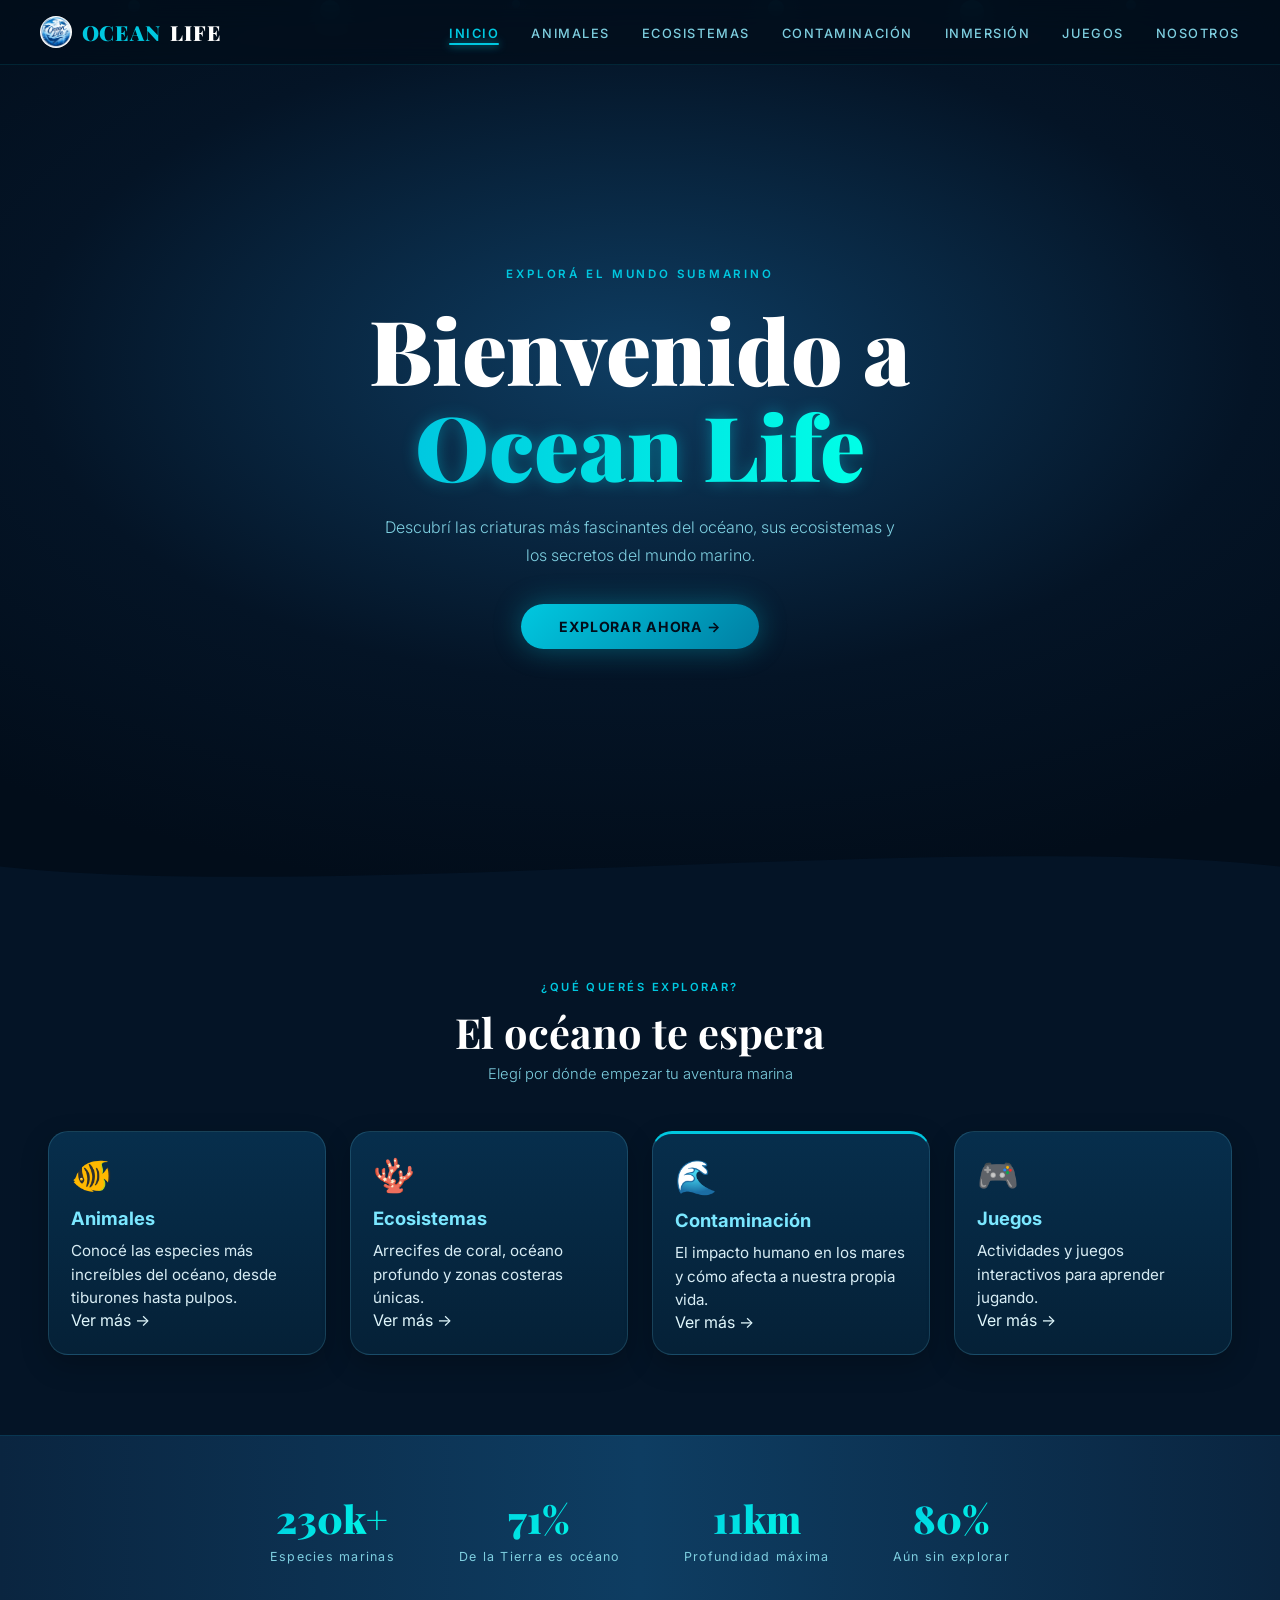
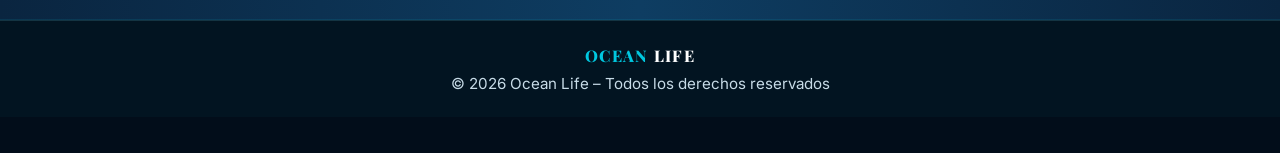
==== index.html @ f6047b39 "Add files via upload" ====
<!DOCTYPE html>
<html lang="es">
<head>
  <meta charset="UTF-8" />
  <meta name="viewport" content="width=device-width, initial-scale=1.0"/>
  <title>Ocean Life</title>
  <link href="https://fonts.googleapis.com/css2?family=Playfair+Display:wght@700;900&family=Inter:wght@300;400;500;600&display=swap" rel="stylesheet"/>
  <link rel="stylesheet" href="Css/estilos.css"/>
</head>
<body>
  <div id="scroll-progress-bar"></div>
  <nav>
    <a href="index.html" class="nav-logo">
      <img src="Img/logo.png" alt="logo" style="width:32px;border-radius:50%;">
      OCEAN <span>LIFE</span>
    </a>
    <ul class="nav-links">
     <li><a href="index.html" class="active">Inicio</a></li>
      <li><a href="animales.html">Animales</a></li>
      <li><a href="ecosistemas.html">Ecosistemas</a></li>
      <li><a href="contaminacion.html">Contaminación</a></li>
      <li><a href="inmersion.html">Inmersión</a></li>
      <li><a href="juegos.html">Juegos</a></li>
      <li><a href="nosotros.html">Nosotros</a></li>
    </ul>
  </nav>

  <section class="hero">
    <div class="bubbles">
      <div class="bubble"></div>
      <div class="bubble"></div>
      <div class="bubble"></div>
      <div class="bubble"></div>
      <div class="bubble"></div>
      <div class="bubble"></div>
    </div>
    <p class="hero-eyebrow">Explorá el mundo submarino</p>
    <h1>Bienvenido a<br><em>Ocean Life</em></h1>
    <p class="hero-sub">Descubrí las criaturas más fascinantes del océano, sus ecosistemas y los secretos del mundo marino.</p>
    <a href="animales.html" class="btn-primary">Explorar ahora →</a>
    <div class="hero-wave">
      <svg viewBox="0 0 1440 80" xmlns="http://www.w3.org/2000/svg" preserveAspectRatio="none">
        <path d="M0,40 C360,80 1080,0 1440,40 L1440,80 L0,80 Z" fill="#041426"/>
      </svg>
    </div>
  </section>

  <section class="explore">
    <p class="section-label">¿Qué querés explorar?</p>
    <h2>El océano te espera</h2>
    <p class="explore-sub">Elegí por dónde empezar tu aventura marina</p>
    <div class="cards">
      <a href="animales.html" class="card">
        <div class="card-icon">🐠</div>
        <h3>Animales</h3>
        <p>Conocé las especies más increíbles del océano, desde tiburones hasta pulpos.</p>
        <span class="card-link">Ver más →</span>
      </a>
      <a href="ecosistemas.html" class="card">
        <div class="card-icon">🪸</div>
        <h3>Ecosistemas</h3>
        <p>Arrecifes de coral, océano profundo y zonas costeras únicas.</p>
        <span class="card-link">Ver más →</span>
      </a>
      <a href="contaminacion.html" class="card" style="border-top: 3px solid var(--cyan);">
        <div class="card-icon">🌊</div>
        <h3>Contaminación</h3>
        <p>El impacto humano en los mares y cómo afecta a nuestra propia vida.</p>
        <span class="card-link">Ver más →</span>
      </a>
      <a href="juegos.html" class="card">
        <div class="card-icon">🎮</div>
        <h3>Juegos</h3>
        <p>Actividades y juegos interactivos para aprender jugando.</p>
        <span class="card-link">Ver más →</span>
      </a>
    </div>
  </section>

  <section class="stats">
    <div class="stat">
      <div class="stat-number">230k+</div>
      <div class="stat-label">Especies marinas</div>
    </div>
    <div class="stat">
      <div class="stat-number">71%</div>
      <div class="stat-label">De la Tierra es océano</div>
    </div>
    <div class="stat">
      <div class="stat-number">11km</div>
      <div class="stat-label">Profundidad máxima</div>
    </div>
    <div class="stat">
      <div class="stat-number">80%</div>
      <div class="stat-label">Aún sin explorar</div>
    </div>
  </section>

  <footer>
    <p class="footer-logo">OCEAN <span>LIFE</span></p>
    <p class="footer-copy">© 2026 Ocean Life – Todos los derechos reservados</p>
  </footer>

  <script src="js/script.js"></script>
  <script src="efecto.js"></script>
  <button id="btn-back-to-top" title="Volver arriba" aria-label="Volver arriba">↑</button>
</body>
</html>
---- Css/estilos.css ----
*, *::before, *::after { 
  box-sizing: border-box; 
  margin: 0; 
  padding: 0; 
}
:root {
  --deep:    #020d1a;
  --abyss:   #041426;
  --navy:    #0a2540;
  --ocean:   #0e3d62;
  --cyan:    #00c8e0;
  --glow:    #00ffe7;
  --light:   #e0f7fc;
  --muted:   #7ecfe0;
  --white:   #ffffff;
}
body.light-mode {
  --deep:    #f0f9ff;
  --abyss:   #e0f2fe;
  --navy:    #bae6fd;
  --ocean:   #7dd3fc;
  --cyan:    #0284c7;
  --glow:    #0369a1;
  --light:   #0f172a;
  --muted:   #334155;
  --white:   #1e293b;
}

body.light-mode nav {
  background: rgba(240, 249, 255, 0.85);
  border-bottom: 1px solid rgba(2, 132, 199, 0.2);
}

body.light-mode .card {
  background: linear-gradient(180deg, rgba(255, 255, 255, 0.9), rgba(224, 242, 254, 0.9));
  border: 1px solid rgba(2, 132, 199, 0.2);
}

body.light-mode .card h3 {
  color: #0369a1;
}

body.light-mode .card p {
  color: #334155;
}
html { 
  scroll-behavior: smooth; 
}
body {
  font-family: 'Inter', 'Segoe UI', Arial, sans-serif;
  background: var(--deep);
  color: var(--light);
  overflow-x: hidden;
}
nav {
  position: fixed; top: 0; left: 0; width: 100%; z-index: 100;
  padding: 1rem 2.5rem;
  display: flex; align-items: center; justify-content: space-between;
  background: rgba(2,13,26,0.7);
  backdrop-filter: blur(14px);
  border-bottom: 1px solid rgba(0,200,224,0.12);
}
.nav-logo {
  display: flex; align-items: center; gap: 0.6rem;
  font-family: 'Playfair Display', Georgia, serif;
  font-size: 1.3rem; font-weight: 900;
  color: var(--cyan); text-decoration: none; letter-spacing: 0.04em;
}
.nav-logo span { color: var(--white); }
.nav-links { display: flex; gap: 2rem; list-style: none; }
.nav-links a {
  text-decoration: none; font-size: 0.8rem; font-weight: 500;
  color: var(--muted); letter-spacing: 0.12em; text-transform: uppercase;
  transition: color 0.2s;
}
.nav-links a:hover { color: var(--cyan); }

/* SECCIÓN ACTIVA EN EL MENÚ CON LÍNEA INDICADORA */
.nav-links a.active {
  color: var(--cyan) !important;
  font-weight: 600;
  position: relative;
}
.nav-links a.active::after {
  content: '';
  position: absolute;
  bottom: -4px;
  left: 0;
  width: 100%;
  height: 2px;
  background-color: var(--cyan);
  border-radius: 2px;
  box-shadow: 0 0 8px var(--cyan);
}

.hero {
  min-height: 100vh;
  display: flex; flex-direction: column;
  align-items: center; justify-content: center; text-align: center;
  padding: 6rem 1.5rem 5rem;
  position: relative; overflow: hidden;
  background: radial-gradient(ellipse 80% 60% at 50% 40%, #0e3d62 0%, #041426 60%, #020d1a 100%);
}
.bubbles { position: absolute; inset: 0; pointer-events: none; }
.bubble {
  position: absolute; border-radius: 50%;
  background: rgba(0,200,224,0.12);
  animation: rise linear infinite;
}
.bubble:nth-child(1) { width:12px;height:12px;left:10%;animation-duration:9s;animation-delay:0s; }
.bubble:nth-child(2) { width:20px;height:20px;left:25%;animation-duration:13s;animation-delay:2s; }
.bubble:nth-child(3) { width:8px;height:8px;left:40%;animation-duration:7s;animation-delay:4s; }
.bubble:nth-child(4) { width:16px;height:16px;left:60%;animation-duration:11s;animation-delay:1s; }
.bubble:nth-child(5) { width:24px;height:24px;left:75%;animation-duration:15s;animation-delay:3s; }
.bubble:nth-child(6) { width:10px;height:10px;left:88%;animation-duration:8s;animation-delay:5s; }
@keyframes rise {
  0%   { bottom:-60px; opacity:0; }
  10%  { opacity:0.6; }
  90%  { opacity:0.3; }
  100% { bottom:110%; opacity:0; }
}
.hero-wave { position:absolute; bottom:-2px; left:0; width:100%; line-height:0; }
.hero-wave svg { display:block; width:100%; }
.hero-eyebrow {
  font-size: 0.72rem; letter-spacing: 0.25em; text-transform: uppercase;
  color: var(--cyan); font-weight: 600; margin-bottom: 1.2rem;
  animation: fadeUp 0.8s 0.2s both;
}
.hero h1 {
  font-family: 'Playfair Display', Georgia, serif;
  font-size: clamp(2.8rem, 7vw, 6rem);
  font-weight: 900; line-height: 1.08; color: var(--white);
  animation: fadeUp 0.8s 0.4s both;
}
.hero h1 em {
  font-style: normal;
  background: linear-gradient(90deg, var(--cyan), var(--glow));
  -webkit-background-clip: text; -webkit-text-fill-color: transparent;
  filter: drop-shadow(0 0 8px rgba(0, 200, 224, 0.4));
}
.hero-sub {
  margin-top: 1.2rem; max-width: 520px;
  font-size: 1rem; font-weight: 300; line-height: 1.75; color: var(--muted);
  animation: fadeUp 0.8s 0.6s both;
}
.btn-primary {
  margin-top: 2.2rem;
  display: inline-block; padding: 0.85rem 2.4rem;
  background: linear-gradient(135deg, var(--cyan), #007fa3);
  color: var(--deep); font-weight: 700; font-size: 0.88rem;
  letter-spacing: 0.06em; text-transform: uppercase;
  border-radius: 50px; text-decoration: none; border: none; cursor: pointer;
  box-shadow: 0 0 28px rgba(0,200,224,0.35);
  transition: transform 0.2s, box-shadow 0.2s;
  animation: fadeUp 0.8s 0.8s both;
}
.btn-primary:hover { transform: translateY(-3px); box-shadow: 0 0 42px rgba(0,255,231,0.5); }
@keyframes fadeUp {
  from { opacity:0; transform:translateY(24px); }
  to   { opacity:1; transform:translateY(0); }
}

/* SECCIÓN PRINCIPAL ENSANCHADA PARA LLENAR LOS LATERALES */
.explore { 
  background: var(--abyss); 
  padding: 5rem 3rem; 
  text-align: center; 
  max-width: 1450px; 
  margin: 0 auto; 
}
.section-label {
  font-size: 0.7rem; letter-spacing: 0.22em; text-transform: uppercase;
  color: var(--cyan); font-weight: 600; margin-bottom: 0.6rem;
}
.explore h2 {
  font-family: 'Playfair Display', Georgia, serif;
  font-size: clamp(1.8rem, 4vw, 2.6rem); color: var(--white); margin-bottom: 0.4rem;
}
.explore-sub { color: var(--muted); font-size: 0.92rem; font-weight: 300; margin-bottom: 3rem; }

/* GRILLA DE TARJETAS AMPLIADA */
.cards {
  display: grid;
  grid-template-columns: repeat(auto-fit, minmax(260px, 1fr));
  gap: 24px;
  max-width: 100%;
  margin: 0 auto;
}

/* EFECTO NEÓN SUAVIZADO Y ANIMACIÓN EN TARJETAS */
.card {
  position: relative;
  overflow: hidden;
  background: linear-gradient(180deg, rgba(7, 48, 78, 0.96), rgba(5, 34, 56, 0.96));
  border: 1px solid rgba(123, 231, 255, 0.16);
  border-radius: 20px;
  padding: 22px;
  text-align: left;
  box-shadow: 0 10px 28px rgba(0, 0, 0, 0.22);
  transition: transform 0.25s ease, box-shadow 0.25s ease, border-color 0.25s ease;
  display: block;
  color: inherit;
  text-decoration: none;
  cursor: pointer;
}
.card:hover {
  transform: translateY(-6px) scale(1.01);
  border-color: rgba(0, 200, 224, 0.6) !important;
  box-shadow: 0 0 15px rgba(0, 200, 224, 0.2), 0 14px 30px rgba(0, 0, 0, 0.4) !important;
}
.card-icon { 
  font-size: 2.1rem; 
  margin-bottom: 12px; 
  transition: transform 0.3s ease;
}
.card:hover .card-icon {
  transform: scale(1.15) rotate(5deg);
}
.card h3 {
  margin: 0 0 10px;
  font-size: 1.15rem;
  color: #7be7ff;
}
.card p {
  margin: 0;
  color: #d7ecf4;
  line-height: 1.55;
  font-size: 0.95rem;
}

.stats {
  background: linear-gradient(90deg, #0a2540, #0e3d62, #0a2540);
  padding: 3.5rem 2rem;
  display: flex; justify-content: center; gap: 4rem; flex-wrap: wrap;
  border-top: 1px solid rgba(0,200,224,0.1);
  border-bottom: 1px solid rgba(0,200,224,0.1);
}
.stat { text-align: center; }
.stat-number {
  font-family: 'Playfair Display', Georgia, serif;
  font-size: 2.4rem; font-weight: 900;
  background: linear-gradient(135deg, var(--cyan), var(--glow));
  -webkit-background-clip: text; -webkit-text-fill-color: transparent;
}
.stat-label { font-size: 0.78rem; color: var(--muted); letter-spacing: 0.1em; margin-top: 0.3rem; }

/* MODAL Y COMPONENTES ADICIONALES */
dialog.modal-content {
  border: none;
  border-radius: 22px;
  width: min(760px, 92vw);
  padding: 24px;
  background: #07233a;
  color: white;
  box-shadow: 0 20px 60px rgba(0, 0, 0, 0.55);
  position: fixed !important;
  top: 50% !important;
  left: 50% !important;
  transform: translate(-50%, -50%) !important;
  margin: 0 !important;
}
dialog::backdrop {
  background: rgba(0, 0, 0, 0.75);
}
.modal-close {
  position: absolute;
  top: 12px;
  right: 16px;
  border: none;
  background: transparent;
  color: white;
  font-size: 2rem;
  cursor: pointer;
}
.modal-img {
  width: 100% !important;
  max-height: 250px !important;
  height: auto !important;
  object-fit: contain !important;
  object-position: center !important;
  display: block !important;
  margin: 0 auto 16px auto !important;
  border-radius: 12px;
  background-color: transparent !important;
}
.modal-title-container {
  display: flex;
  align-items: center;
  gap: 10px;
  margin-bottom: 10px;
}
.modal-icon { font-size: 2rem; }
.modal-title {
  margin: 0;
  color: #7be7ff;
  font-family: 'Playfair Display', serif;
}
.modal-text {
  color: #d7ecf4;
  line-height: 1.6;
  margin-bottom: 1rem;
}
.modal-info p {
  margin: 10px 0;
  line-height: 1.6;
  color: #eef9ff;
}
.modal-info strong { color: #7be7ff; }

/* FILTROS Y QUIZ */
.eco-filtros {
  display: flex; gap: 8px; flex-wrap: wrap; justify-content: center; margin-bottom: 2rem;
}
.eco-tab {
  padding: 6px 18px; border-radius: 20px;
  border: 1px solid rgba(255,255,255,0.2);
  background: transparent; color: rgba(255,255,255,0.6);
  font-size: 13px; cursor: pointer; transition: all .2s;
  font-family: 'Inter', sans-serif;
}
.eco-tab.active, .eco-tab:hover {
  background: rgba(255,255,255,0.1); color: #fff; border-color: rgba(255,255,255,0.4);
}
.quiz-box {
  max-width: 680px; margin: 0 auto;
  background: rgba(14,61,98,0.35);
  border: 1px solid rgba(0,200,224,0.2);
  border-radius: 20px; padding: 2.5rem;
  backdrop-filter: blur(10px); text-align: left;
}
.opciones {
  display: grid; grid-template-columns: 1fr 1fr; gap: 0.9rem; margin-bottom: 1.5rem;
}
.opcion-btn {
  background: rgba(10,37,64,0.7);
  border: 1px solid rgba(0,200,224,0.25);
  color: var(--light); border-radius: 12px;
  padding: 1rem 1.2rem; font-size: 0.9rem;
  cursor: pointer; text-align: left; transition: background 0.2s;
}

footer {
  text-align: center;
  padding: 24px 16px;
  background: rgba(3, 20, 34, 0.96);
  border-top: 1px solid rgba(123, 231, 255, 0.15);
}
.footer-logo {
  margin: 0 0 8px; font-weight: 800; letter-spacing: 0.08em;
  font-family: 'Playfair Display', Georgia, serif;
  color: var(--cyan);
}
.footer-logo span { color: var(--white); }
.footer-copy { margin: 0; color: #c7dbe7; font-size: 0.95rem; }

/* EFECTO SCROLL REVEAL (Aparición al deslizar) */
.reveal-on-scroll {
  opacity: 0;
  transform: translateY(30px);
  transition: opacity 0.6s cubic-bezier(0.16, 1, 0.3, 1), 
              transform 0.6s cubic-bezier(0.16, 1, 0.3, 1);
  will-change: opacity, transform;
}
.reveal-on-scroll.is-visible {
  opacity: 1;
  transform: translateY(0);
}

/* RESPONSIVE */
@media (max-width: 768px) {
  nav {
    flex-direction: column;
    gap: 14px;
    padding: 14px 18px;
  }
  .nav-links {
    flex-wrap: wrap;
    justify-content: center;
    gap: 14px;
  }
  .opciones {
    grid-template-columns: 1fr;
  }
}
#scroll-progress-bar {
  position: fixed;
  top: 0;
  left: 0;
  height: 5px;
  width: 0%; 
  background: linear-gradient(90deg, #00c8e0, #00ffe7);
  box-shadow: 0 0 15px #00c8e0;
  z-index: 999999;
  pointer-events: none;
}
#btn-back-to-top {
  position: fixed;
  bottom: 25px;
  right: 25px;
  width: 45px;
  height: 45px;
  border-radius: 50%;
  background: rgba(3, 20, 34, 0.85);
  color: var(--cyan, #00c8e0);
  border: 2px solid var(--cyan, #00c8e0);
  font-size: 20px;
  font-weight: bold;
  cursor: pointer;
  display: flex;
  align-items: center;
  justify-content: center;
  box-shadow: 0 0 12px rgba(0, 200, 224, 0.3);
  z-index: 9999;
  opacity: 0;
  visibility: hidden;
  transition: all 0.3s ease;
  backdrop-filter: blur(4px);
}

#btn-back-to-top.show {
  opacity: 1;
  visibility: visible;
}

#btn-back-to-top:hover {
  background: var(--cyan, #00c8e0);
  color: #031422;
  box-shadow: 0 0 20px rgba(0, 200, 224, 0.8);
  transform: translateY(-3px);
}
.tarjeta, 
.card, 
.ecosistema-card, 
.contenedor-tarjeta,
.juego-card {
  transition: transform 0.3s cubic-bezier(0.25, 0.8, 0.25, 1), 
              box-shadow 0.3s cubic-bezier(0.25, 0.8, 0.25, 1), 
              border-color 0.3s ease !important;
}

.tarjeta:hover, 
.card:hover, 
.ecosistema-card:hover, 
.contenedor-tarjeta:hover,
.juego-card:hover {
  transform: translateY(-6px) scale(1.01);
  box-shadow: 0 10px 30px rgba(0, 200, 224, 0.25), 
              inset 0 0 15px rgba(0, 200, 224, 0.15);
  border-color: var(--cyan, #00c8e0);
}

/* 2. Botones interactivos principales */
button, 
.btn, 
.cta-button,
nav a {
  transition: all 0.3s ease !important;
}

button:hover, 
.btn:hover, 
.cta-button:hover {
  transform: translateY(-2px);
  box-shadow: 0 0 18px rgba(0, 200, 224, 0.6);
}

/* 3. Enlaces del menú superior (Navbar) */
nav a:hover {
  color: var(--cyan, #00c8e0) !important;
  text-shadow: 0 0 10px rgba(0, 200, 224, 0.8);
}
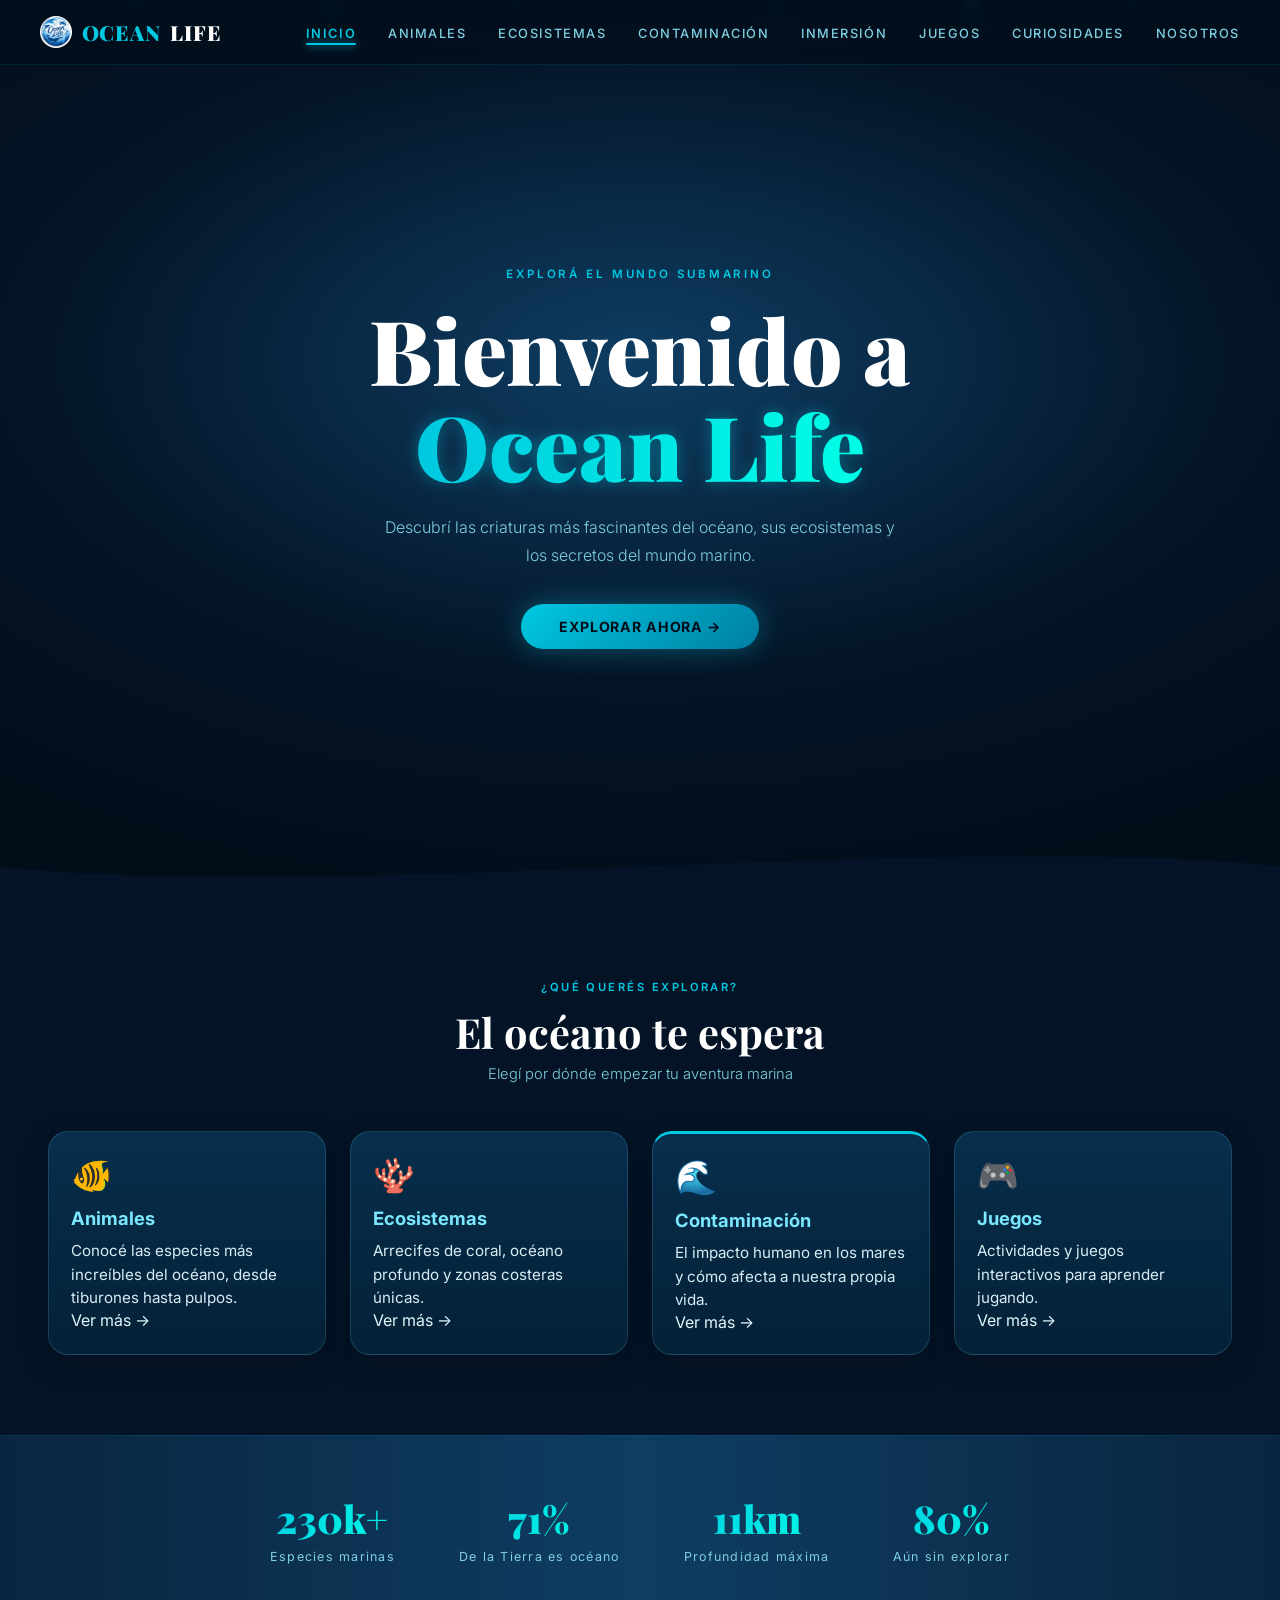
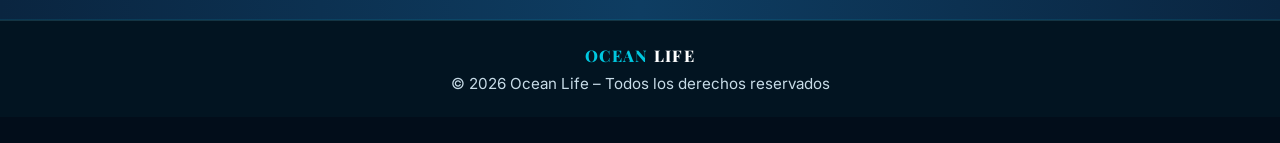
==== commit 6dcdb4ac: "Agregar enlace a Curiosidades en el menú de todas las páginas Co-Authored-By: Claude Opus 5.5 <norep" ====
--- a/index.html
+++ b/index.html
@@ -21,6 +21,7 @@
       <li><a href="contaminacion.html">Contaminación</a></li>
       <li><a href="inmersion.html">Inmersión</a></li>
       <li><a href="juegos.html">Juegos</a></li>
+      <li><a href="curiosidades.html">Curiosidades</a></li>
       <li><a href="nosotros.html">Nosotros</a></li>
     </ul>
   </nav>
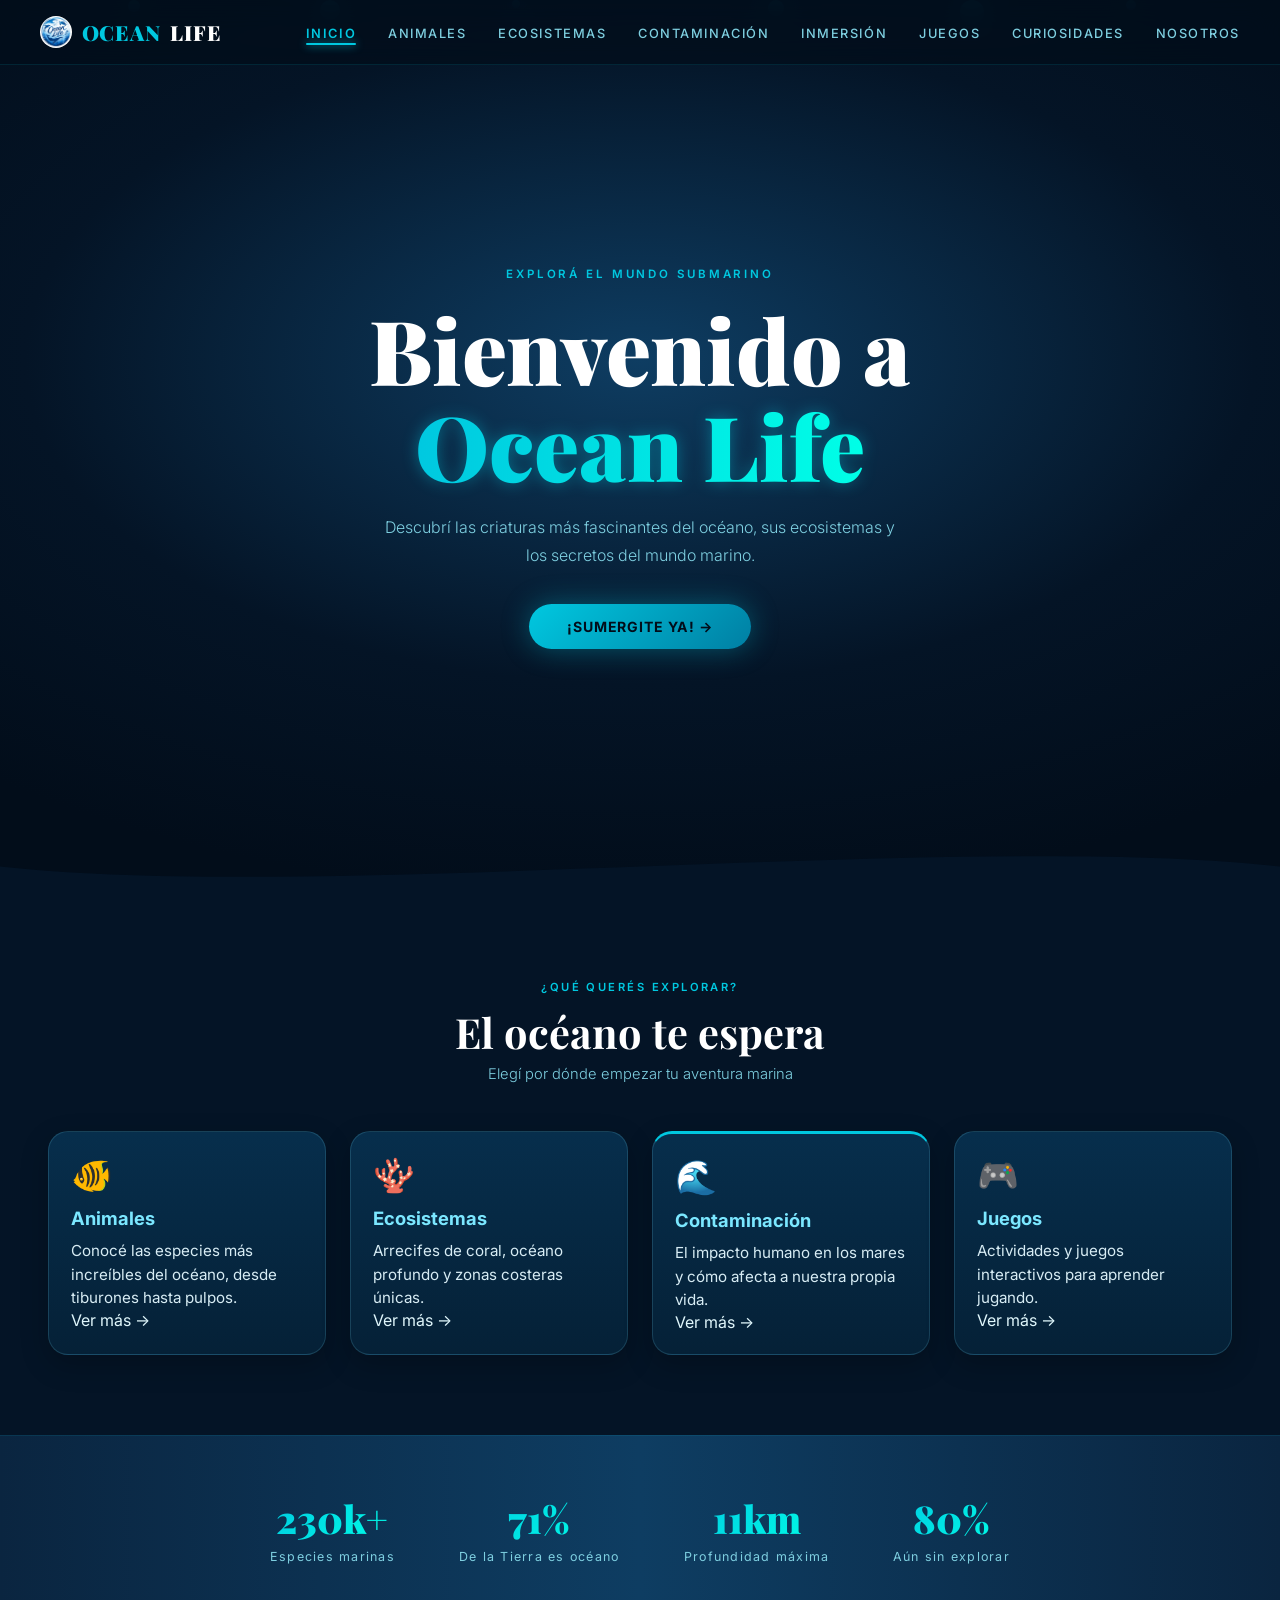
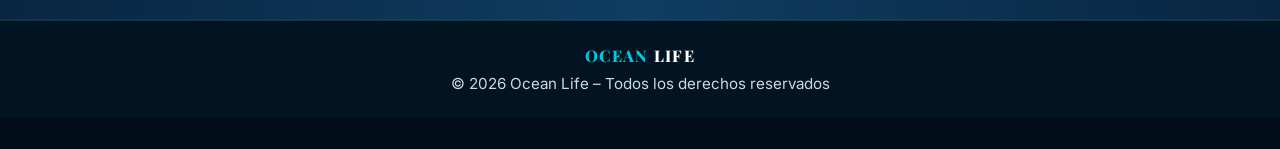
==== commit 51650324: "Cambiar el texto del botón principal del inicio Co-Authored-By: Claude Opus 5.5 <noreply@anthropic.c" ====
--- a/index.html
+++ b/index.html
@@ -38,7 +38,7 @@
     <p class="hero-eyebrow">Explorá el mundo submarino</p>
     <h1>Bienvenido a<br><em>Ocean Life</em></h1>
     <p class="hero-sub">Descubrí las criaturas más fascinantes del océano, sus ecosistemas y los secretos del mundo marino.</p>
-    <a href="animales.html" class="btn-primary">Explorar ahora →</a>
+    <a href="animales.html" class="btn-primary">¡Sumergite ya! →</a>
     <div class="hero-wave">
       <svg viewBox="0 0 1440 80" xmlns="http://www.w3.org/2000/svg" preserveAspectRatio="none">
         <path d="M0,40 C360,80 1080,0 1440,40 L1440,80 L0,80 Z" fill="#041426"/>
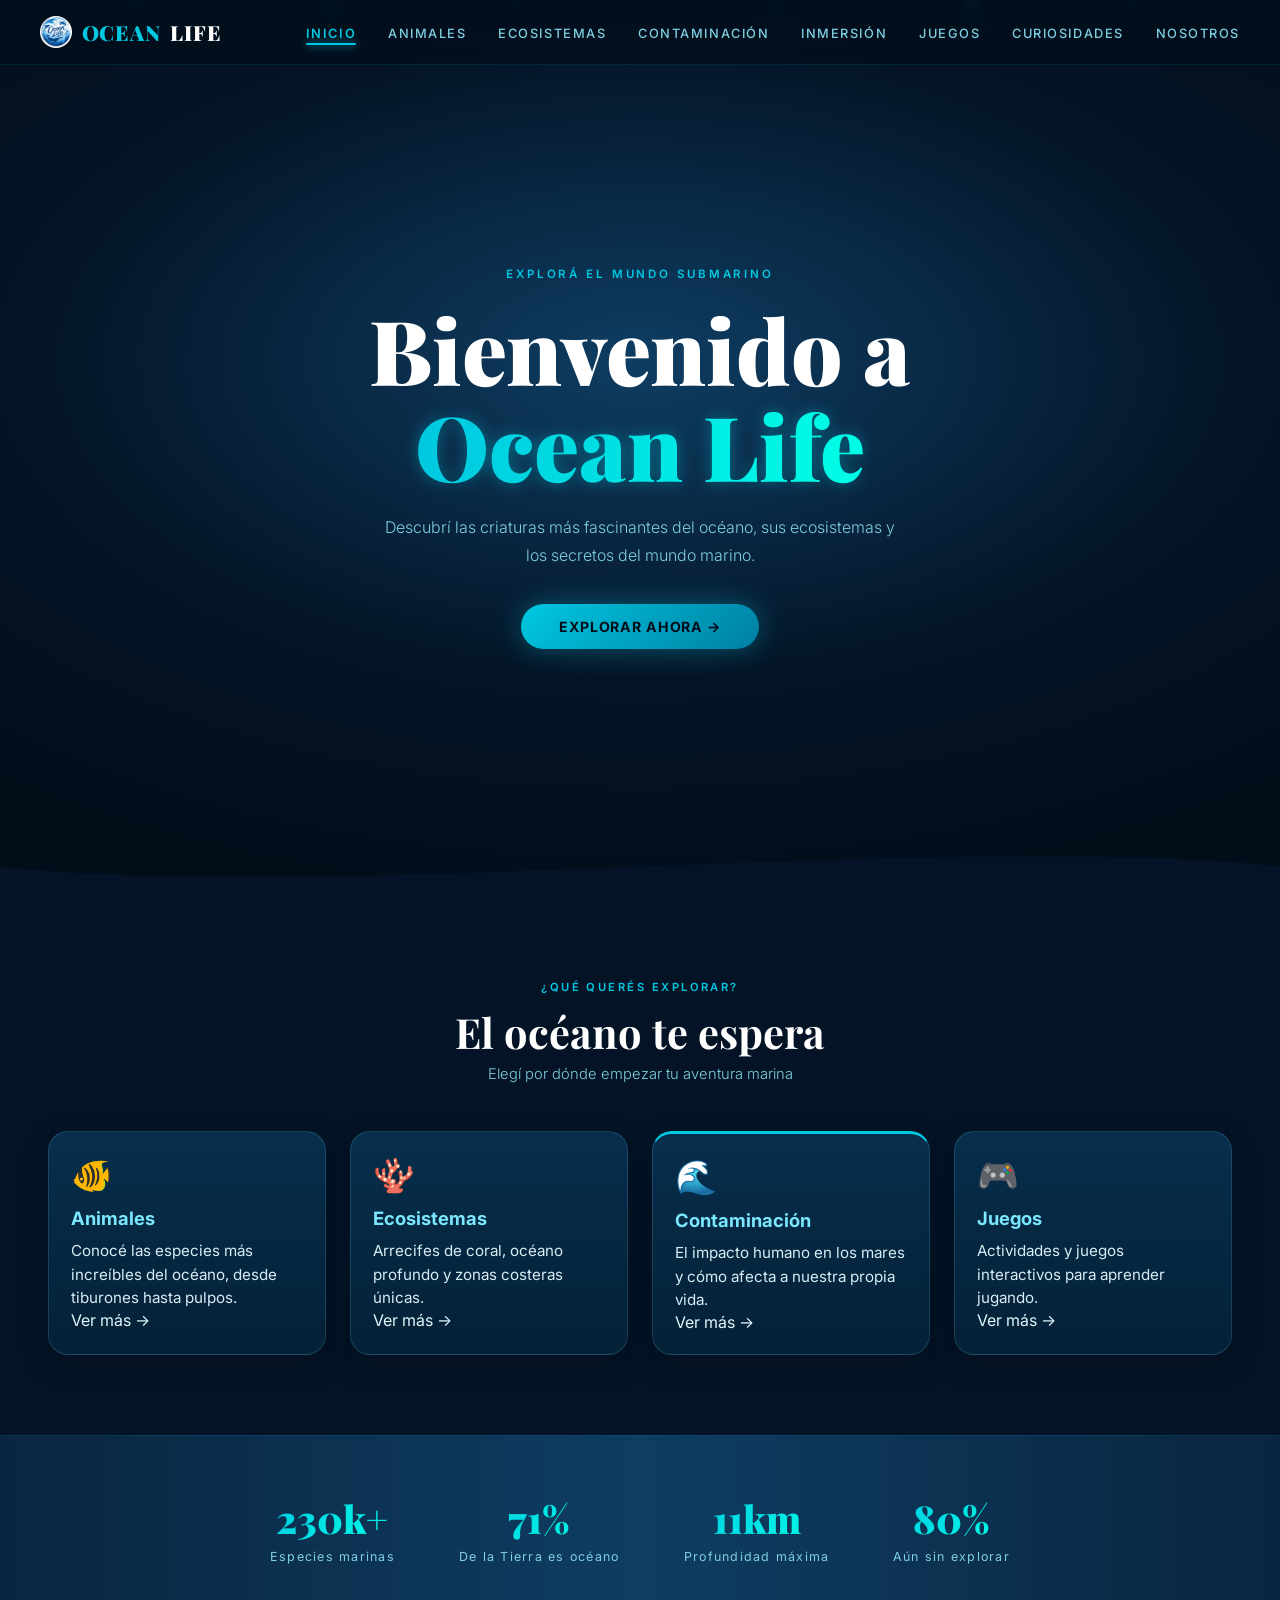
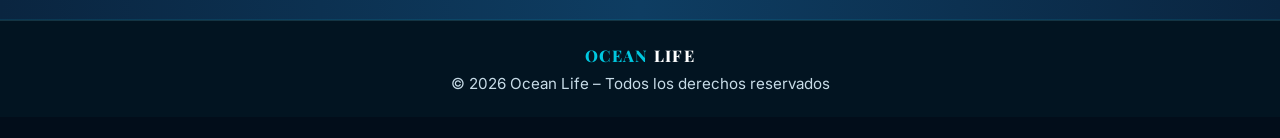
==== commit 6b9d4074: "Revert "Cambiar el texto del botón principal del inicio" Se vuelve al texto original "Explorar ahora" ====
--- a/index.html
+++ b/index.html
@@ -38,7 +38,7 @@
     <p class="hero-eyebrow">Explorá el mundo submarino</p>
     <h1>Bienvenido a<br><em>Ocean Life</em></h1>
     <p class="hero-sub">Descubrí las criaturas más fascinantes del océano, sus ecosistemas y los secretos del mundo marino.</p>
-    <a href="animales.html" class="btn-primary">¡Sumergite ya! →</a>
+    <a href="animales.html" class="btn-primary">Explorar ahora →</a>
     <div class="hero-wave">
       <svg viewBox="0 0 1440 80" xmlns="http://www.w3.org/2000/svg" preserveAspectRatio="none">
         <path d="M0,40 C360,80 1080,0 1440,40 L1440,80 L0,80 Z" fill="#041426"/>
